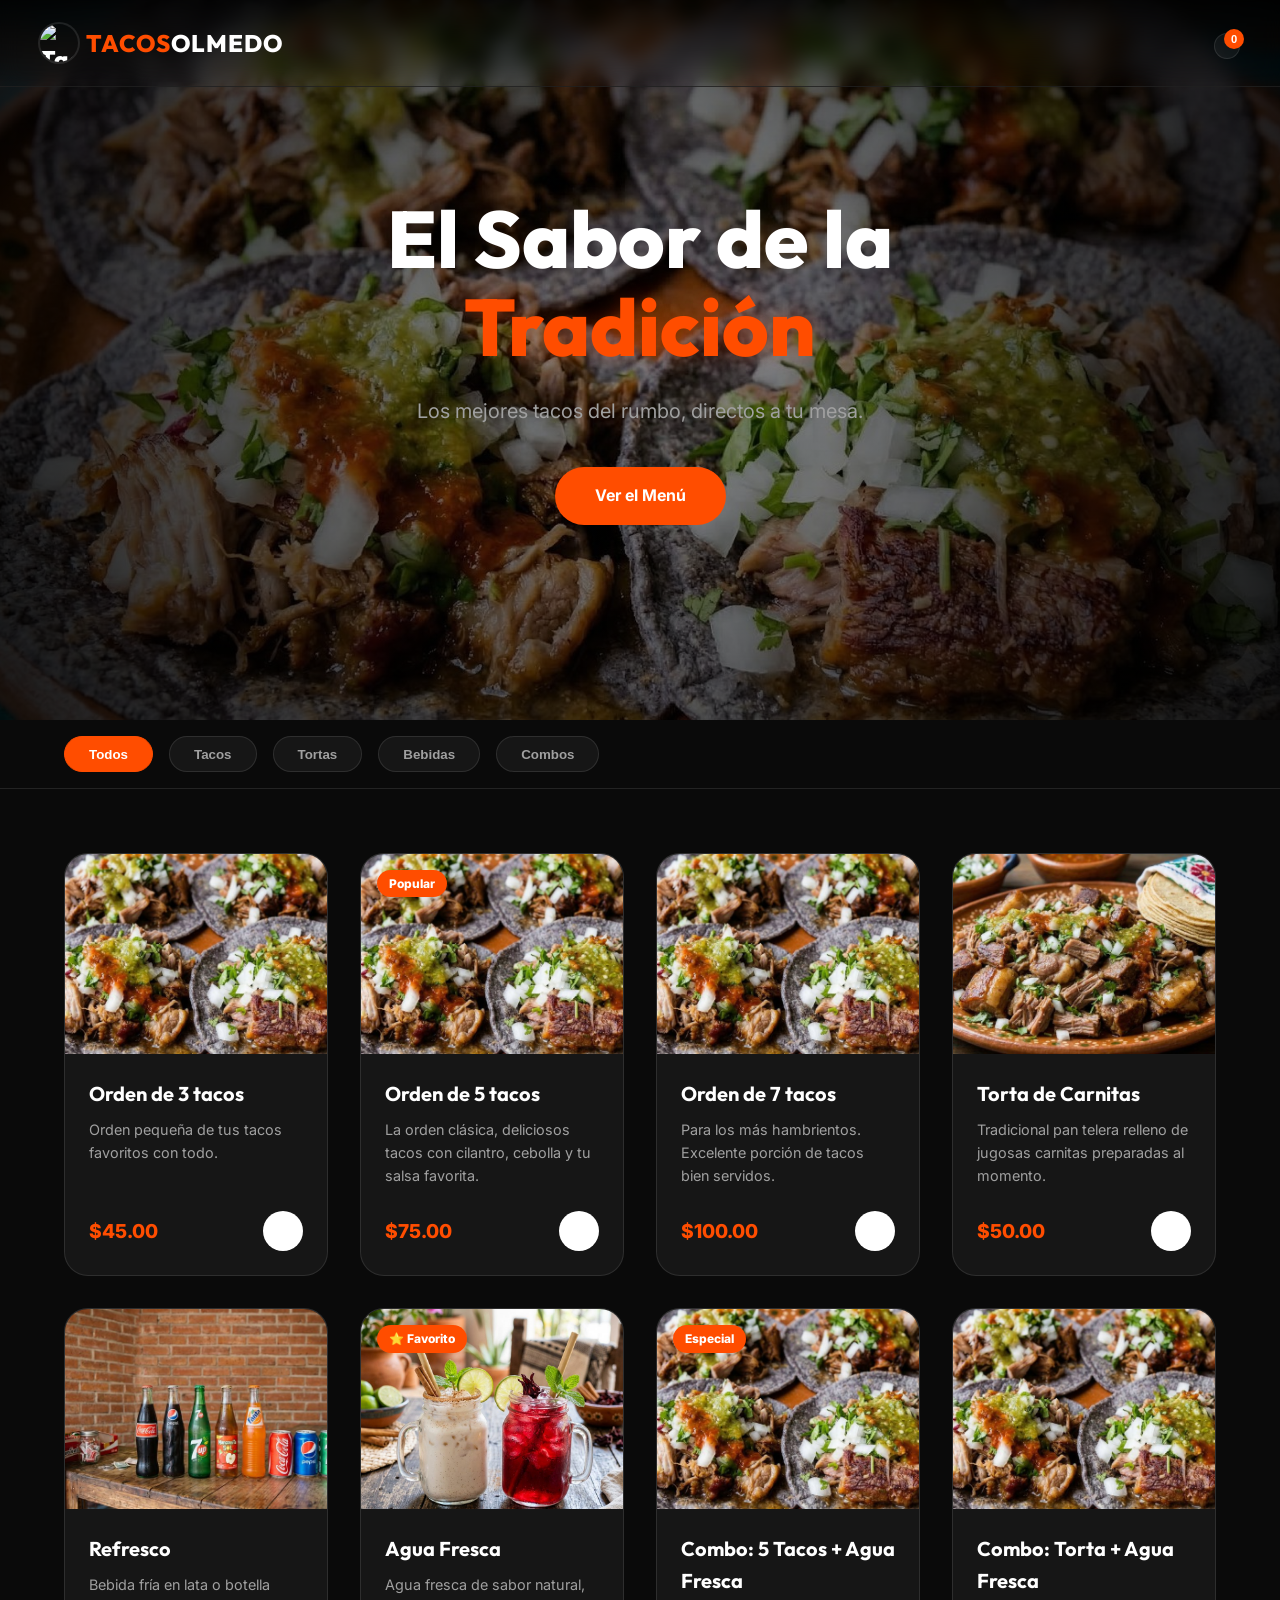
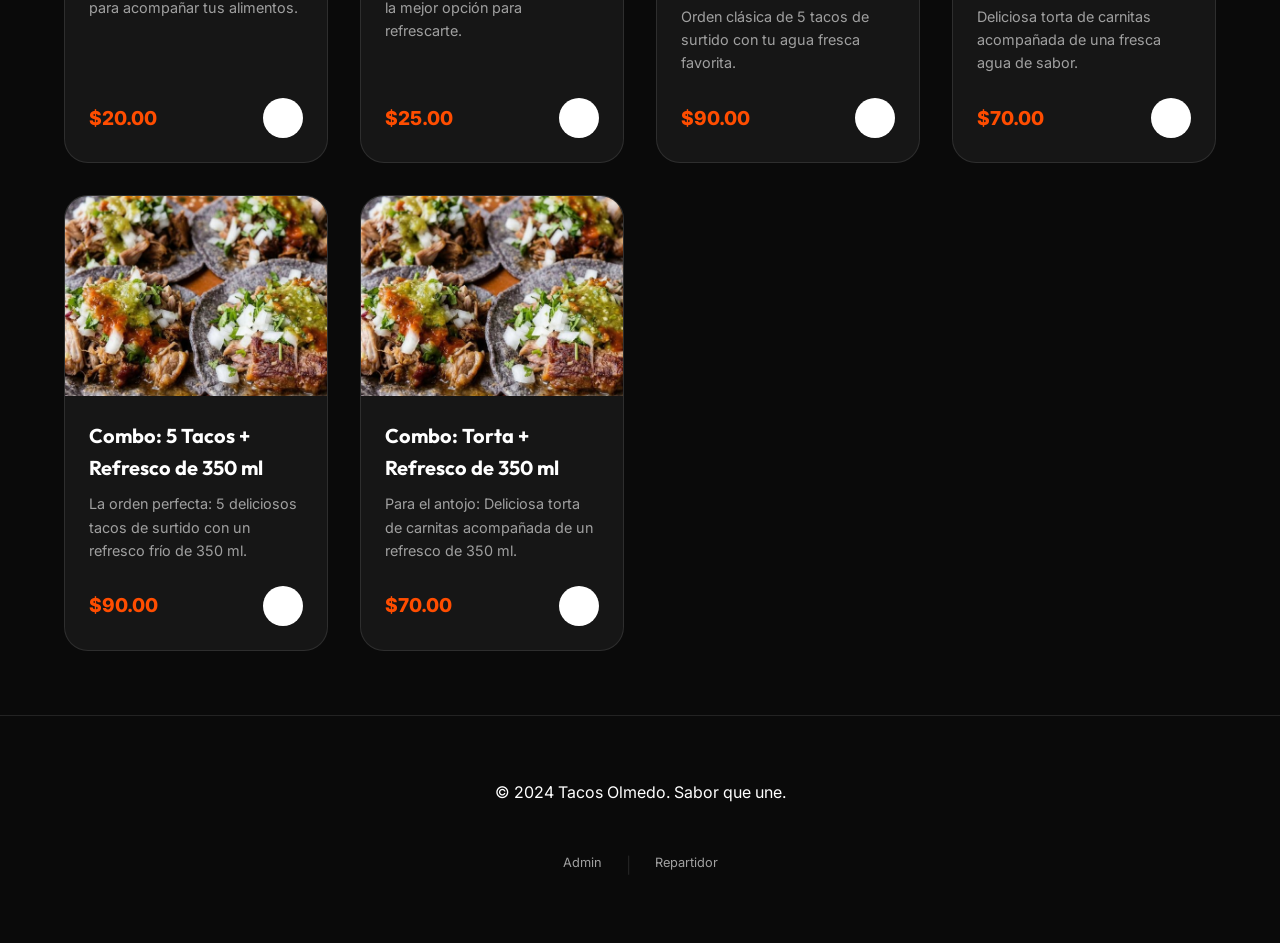
==== Menu.virtual/index.html @ cda9499a "Ventana flotante de pedido: tamaño reducido e ícono de pedido - Ancho del panel reducido a 520px (an" ====
<!DOCTYPE html>
<html lang="es">

<head>
    <meta charset="UTF-8">
    <meta name="viewport" content="width=device-width, initial-scale=1.0">
    <link rel="icon" type="image/x-icon" href="assets/favicon.ico">
    <link rel="apple-touch-icon" href="assets/logo-round.png">
    <title>Tacos Olmedo | Menú Virtual</title>
    <meta name="description"
        content="Ordena los mejores tacos a domicilio con Tacos Olmedo. Calidad, sabor y tradición hasta tu puerta.">
    <link rel="preconnect" href="https://fonts.googleapis.com">
    <link rel="preconnect" href="https://fonts.gstatic.com" crossorigin>
    <link
        href="https://fonts.googleapis.com/css2?family=Outfit:wght@400;600;800&family=Inter:wght@400;500;700&display=swap"
        rel="stylesheet">
    <link rel="stylesheet" href="https://unpkg.com/leaflet@1.9.4/dist/leaflet.css" />
    <link rel="stylesheet" href="style.css">
    <script src="https://unpkg.com/lucide@1.31.0"></script>
    <script src="https://unpkg.com/leaflet@1.9.4/dist/leaflet.js"></script>
</head>

<body>
    <!-- Navbar -->
    <nav class="navbar">
        <div class="nav-container">
            <div class="logo">
                <img src="assets/logo-round.png" alt="Tacos Olmedo" class="logo-img">
                <span class="logo-accent">TACOS</span> OLMEDO
            </div>
            <div class="nav-icons">
                <button class="cart-btn" id="cartToggle">
                    <i data-lucide="shopping-cart"></i>
                    <span class="cart-count">0</span>
                </button>
            </div>
        </div>
    </nav>

    <!-- Hero Section -->
    <header class="hero">
        <div class="hero-overlay"></div>
        <img src="assets/hero.jpg" alt="Tacos Variados" class="hero-img" loading="eager" fetchpriority="high">
        <div class="hero-content">
            <h1 class="hero-title">El Sabor de la <br><span class="highlight">Tradición</span></h1>
            <p class="hero-subtitle">Los mejores tacos del rumbo, directos a tu mesa.</p>
            <a href="#menu" class="cta-btn">Ver el Menú</a>
        </div>
    </header>

    <!-- Categories Nav -->
    <div class="categories-nav-wrapper">
        <div class="categories-nav" id="categoriesNav">
            <button class="cat-link active" data-category="all">Todos</button>
            <button class="cat-link" data-category="tacos">Tacos</button>
            <button class="cat-link" data-category="tortas">Tortas</button>
            <button class="cat-link" data-category="bebidas">Bebidas</button>
            <button class="cat-link" data-category="combos">Combos</button>
        </div>
    </div>

    <!-- Main Menu -->
    <main class="menu-container" id="menu">
        <section class="menu-grid" id="menuGrid">
            <!-- Items will be injected by JavaScript -->
        </section>
    </main>

    <!-- Cart Sidebar -->
    <aside class="cart-sidebar" id="cartSidebar">
        <div class="cart-header">
            <h3 style="display:flex; align-items:center; gap:0.5rem;">
                <i data-lucide="clipboard-list" style="width:20px; height:20px; color:var(--accent);"></i>
                Tu Pedido
            </h3>
            <button class="close-btn" id="closeCart">
                <i data-lucide="x"></i>
            </button>
        </div>
        <div class="cart-items" id="cartItems">
            <!-- Cart items here -->
            <p class="empty-msg">Tu carrito está vacío</p>
        </div>
        <div class="cart-footer">
            <div class="shipping-notice" id="shippingNotice" style="flex-direction: column; align-items: flex-start; gap: 0.5rem;">
                <div style="display: flex; align-items: center; gap: 0.4rem; color: var(--accent);">
                    <i data-lucide="gift" style="width: 16px; height: 16px;"></i>
                    <span>Envío sin costo en compras mayores a <strong>$300.00 MXN</strong></span>
                </div>
                <div style="display: flex; align-items: center; gap: 0.4rem;">
                    <i data-lucide="info" style="width: 16px; height: 16px;"></i>
                    <span>Importante: se hará un cargo de <strong>$20.00 MXN</strong> por envío</span>
                </div>
            </div>

            <!-- Customer Info -->
            <div class="form-group" style="margin-top: 1rem;">
                <label class="form-label" style="font-size: 0.8rem;">Nombre Completo:</label>
                <input type="text" id="clientName" class="form-input" placeholder="Tu nombre..."
                    style="font-size: 0.9rem; padding: 0.6rem;">
            </div>
            <div class="form-group" style="margin-top: 1rem;">
                <label class="form-label" style="font-size: 0.8rem;">Teléfono de contacto:</label>
                <input type="tel" id="clientPhone" class="form-input" placeholder="Tu número (10 dígitos)..."
                    style="font-size: 0.9rem; padding: 0.6rem;">
            </div>

            <div class="form-group" style="margin-top: 1.5rem;">
                <label class="form-label" style="font-size: 0.8rem;"><i data-lucide="map-pin"
                        style="width: 12px; height: 12px; vertical-align: middle;"></i> Domicilio / Ubicación:</label>
                <div id="map-container"
                    style="height: 200px; border-radius: 12px; margin-bottom: 0.5rem; overflow: hidden; border: 1px solid var(--glass-border);">
                </div>
                <button type="button" class="admin-btn" id="confirmLocationBtn"
                    style="width: 100%; font-size: 0.8rem; margin-bottom: 0.5rem; background: var(--glass); border: 1px solid var(--accent);">
                    <i data-lucide="locate-fixed" style="width:14px;"></i> Fijar mi ubicación actual
                </button>
                <textarea id="deliveryAddress" class="form-input" rows="2"
                    placeholder="Calle, Número, Colonia y Referencias..."
                    style="resize: none; font-size: 0.9rem; padding: 0.6rem;"></textarea>
            </div>
            <div class="form-group" style="margin-top: 1rem;">
                <label class="form-label" style="font-size: 0.8rem;">Notas adicionales (opcional):</label>
                <textarea id="orderNotes" class="form-input" rows="2" placeholder="Ej: Sin cebolla, extra salsa..."
                    style="resize: none; font-size: 0.9rem; padding: 0.6rem;"></textarea>
            </div>
            <div class="payment-methods">
                <p class="payment-label" style="margin-bottom: 0.5rem; font-size: 0.9rem; font-weight: 600;">Tipo de entrega:</p>
                <div class="payment-options" style="margin-bottom: 1rem;">
                    <label class="payment-opt">
                        <input type="radio" name="deliveryMethod" value="Entrega" checked>
                        <span>A domicilio</span>
                    </label>
                    <label class="payment-opt">
                        <input type="radio" name="deliveryMethod" value="Local">
                        <span>Recoger local</span>
                    </label>
                </div>
                
                <p class="payment-label" style="margin-bottom: 0.5rem; font-size: 0.9rem; font-weight: 600;">Método de pago:</p>
                <div class="payment-options">
                    <label class="payment-opt">
                        <input type="radio" name="payment" value="Efectivo" checked>
                        <span>Efectivo</span>
                    </label>
                    <label class="payment-opt">
                        <input type="radio" name="payment" value="Transferencia">
                        <span>Transferencia</span>
                    </label>
                    <label class="payment-opt">
                        <input type="radio" name="payment" value="MercadoLibre">
                        <span>Mercado Libre</span>
                    </label>
                </div>
            </div>
            <div class="total-row">
                <span>Total:</span>
                <span class="total-price">$0.00</span>
            </div>
            <button class="checkout-btn" disabled>Confirmar por WhatsApp</button>
        </div>
    </aside>

    <!-- Back to top -->
    <button class="back-to-top" id="backToTop">
        <i data-lucide="chevron-up"></i>
    </button>

    <footer class="main-footer">
        <p>&copy; 2024 Tacos Olmedo. Sabor que une.</p>
        <div class="footer-socials">
            <a href="https://www.instagram.com/" target="_blank" rel="noopener" aria-label="Instagram"><i data-lucide="instagram"></i></a>
            <a href="https://www.facebook.com/profile.php?id=61581131992454" target="_blank" rel="noopener" aria-label="Facebook"><i data-lucide="facebook"></i></a>
        </div>
        <div class="footer-socials" style="margin-top: 2rem;">
            <a href="admin.html" style="color:var(--text-secondary); text-decoration:none; font-size:0.8rem;">Admin</a>
            <span style="color:var(--glass-border);">|</span>
            <a href="repartidor.html"
                style="color:var(--text-secondary); text-decoration:none; font-size:0.8rem;">Repartidor</a>
        </div>
    </footer>

    <script src="script.js"></script>
    <script>
        lucide.createIcons();
    </script>
</body>

</html>
---- Menu.virtual/style.css ----
:root {
    --bg-primary: #0a0a0a;
    --bg-secondary: #161616;
    --accent: #ff4d00;
    --accent-glow: rgba(255, 77, 0, 0.3);
    --text-primary: #ffffff;
    --text-secondary: #a0a0a0;
    --glass: rgba(255, 255, 255, 0.05);
    --glass-border: rgba(255, 255, 255, 0.1);
    --radius-lg: 24px;
    --radius-md: 16px;
    --font-header: 'Outfit', sans-serif;
    --font-body: 'Inter', sans-serif;
    --transition: all 0.3s cubic-bezier(0.4, 0, 0.2, 1);
}

* {
    margin: 0;
    padding: 0;
    box-sizing: border-box;
}

html {
    scroll-behavior: smooth;
}

body {
    background-color: var(--bg-primary);
    color: var(--text-primary);
    font-family: var(--font-body);
    line-height: 1.6;
    overflow-x: hidden;
}

/* Navbar */
.navbar {
    position: fixed;
    top: 0;
    width: 100%;
    z-index: 1000;
    padding: 1.5rem 2rem;
    background: linear-gradient(to bottom, rgba(0, 0, 0, 0.8), transparent);
    backdrop-filter: blur(10px);
    border-bottom: 1px solid var(--glass-border);
}

.nav-container {
    max-width: 1200px;
    margin: 0 auto;
    display: flex;
    justify-content: space-between;
    align-items: center;
}

.logo {
    font-family: var(--font-header);
    font-weight: 800;
    font-size: clamp(1.15rem, 4vw, 1.5rem);
    letter-spacing: 1px;
    display: flex;
    align-items: center;
    min-width: 0;
}

.logo-accent {
    color: var(--accent);
}

.logo-img {
    width: 38px;
    height: 38px;
    border-radius: 50%;
    object-fit: cover;
    margin-right: 0.5rem;
    vertical-align: middle;
    flex-shrink: 0;
    box-shadow: 0 0 0 2px rgba(255, 255, 255, 0.1);
}

@media (max-width: 480px) {
    .logo-img {
        width: 30px;
        height: 30px;
        margin-right: 0.4rem;
    }
}

.cart-btn {
    background: var(--glass);
    border: 1px solid var(--glass-border);
    color: white;
    padding: 0.75rem;
    border-radius: 50%;
    cursor: pointer;
    position: relative;
    transition: var(--transition);
}

.cart-btn:hover {
    background: var(--accent);
    box-shadow: 0 0 15px var(--accent-glow);
}

.cart-count {
    position: absolute;
    top: -5px;
    right: -5px;
    background: var(--accent);
    color: white;
    font-size: 0.7rem;
    font-weight: bold;
    width: 20px;
    height: 20px;
    border-radius: 50%;
    display: flex;
    align-items: center;
    justify-content: center;
}

/* Hero */
.hero {
    position: relative;
    height: 80vh;
    display: flex;
    align-items: center;
    justify-content: center;
    text-align: center;
    overflow: hidden;
}

.hero-img {
    position: absolute;
    top: 0;
    left: 0;
    width: 100%;
    height: 100%;
    object-fit: cover;
    z-index: -2;
}

.hero-overlay {
    position: absolute;
    top: 0;
    left: 0;
    width: 100%;
    height: 100%;
    background: radial-gradient(circle at center, rgba(0, 0, 0, 0.4) 0%, rgba(0, 0, 0, 0.9) 100%);
    z-index: -1;
}

.hero-content {
    max-width: 800px;
    padding: 0 1.5rem;
}

.hero-title {
    font-family: var(--font-header);
    font-size: clamp(2.5rem, 8vw, 5rem);
    font-weight: 800;
    line-height: 1.1;
    margin-bottom: 1.5rem;
}

.highlight {
    color: var(--accent);
    text-shadow: 0 0 20px var(--accent-glow);
}

.hero-subtitle {
    font-size: 1.25rem;
    color: var(--text-secondary);
    margin-bottom: 2.5rem;
}

.cta-btn {
    display: inline-block;
    padding: 1rem 2.5rem;
    background: var(--accent);
    color: white;
    text-decoration: none;
    font-weight: 700;
    border-radius: 50px;
    transition: var(--transition);
}

.cta-btn:hover {
    transform: translateY(-3px);
    box-shadow: 0 10px 20px var(--accent-glow);
}

/* Categories Nav */
.categories-nav-wrapper {
    position: sticky;
    top: 80px;
    background: var(--bg-primary);
    z-index: 900;
    padding: 1rem 0;
    border-bottom: 1px solid var(--glass-border);
}

.categories-nav {
    max-width: 1200px;
    margin: 0 auto;
    display: flex;
    gap: 1rem;
    overflow-x: auto;
    padding: 0 1.5rem;
    scrollbar-width: none;
}

.categories-nav::-webkit-scrollbar {
    display: none;
}

.cat-link {
    background: var(--glass);
    border: 1px solid var(--glass-border);
    color: var(--text-secondary);
    padding: 0.6rem 1.5rem;
    border-radius: 50px;
    white-space: nowrap;
    cursor: pointer;
    font-weight: 600;
    transition: var(--transition);
}

.cat-link.active {
    background: var(--accent);
    color: white;
    border-color: var(--accent);
}

/* Menu Grid */
.menu-container {
    max-width: 1200px;
    margin: 4rem auto;
    padding: 0 1.5rem;
}

.menu-grid {
    display: grid;
    grid-template-columns: repeat(auto-fill, minmax(260px, 1fr));
    gap: 2rem;
}

/* Item Card */
.menu-item {
    background: var(--bg-secondary);
    border-radius: var(--radius-lg);
    border: 1px solid var(--glass-border);
    overflow: hidden;
    transition: var(--transition);
    position: relative;
    display: flex;
    flex-direction: column;
}

.menu-item:hover {
    transform: translateY(-10px);
    border-color: var(--accent);
    box-shadow: 0 10px 30px rgba(0, 0, 0, 0.5);
}

.item-img-container {
    height: 200px;
    overflow: hidden;
    position: relative;
}

.item-img {
    width: 100%;
    height: 100%;
    object-fit: cover;
    transition: var(--transition);
}

.menu-item:hover .item-img {
    scale: 1.1;
}

.item-badge {
    position: absolute;
    top: 1rem;
    left: 1rem;
    background: var(--accent);
    padding: 0.25rem 0.75rem;
    border-radius: 50px;
    font-size: 0.75rem;
    font-weight: 800;
}

.item-info {
    padding: 1.5rem;
    flex-grow: 1;
    display: flex;
    flex-direction: column;
}

.item-title {
    font-family: var(--font-header);
    font-size: 1.25rem;
    margin-bottom: 0.5rem;
}

.item-desc {
    color: var(--text-secondary);
    font-size: 0.9rem;
    margin-bottom: 1.5rem;
    flex-grow: 1;
}

.item-footer {
    display: flex;
    justify-content: space-between;
    align-items: center;
}

.item-price {
    font-weight: 800;
    font-size: 1.2rem;
    color: var(--accent);
}

.add-btn {
    background: white;
    color: black;
    border: none;
    width: 40px;
    height: 40px;
    border-radius: 50%;
    display: flex;
    align-items: center;
    justify-content: center;
    cursor: pointer;
    transition: var(--transition);
}

.add-btn:hover {
    background: var(--accent);
    color: white;
    scale: 1.1;
}

/* Cart Sidebar — modal centrado con fondo transparente */
.cart-sidebar {
    position: fixed;
    inset: 0;
    width: 100vw;
    height: 100vh;
    height: 100dvh;
    background: transparent;
    z-index: 2000;
    display: flex;
    flex-direction: column;
    align-items: center;
    justify-content: center;
    padding: clamp(1rem, 4vw, 3rem);
    max-height: 86vh;
    overflow: hidden;
    opacity: 0;
    visibility: hidden;
    transition: opacity 0.35s ease, visibility 0.35s ease;
}

/* Fondo translúcido (overlay) que se ve detrás del panel */
.cart-sidebar::before {
    content: "";
    position: fixed;
    inset: 0;
    background: rgba(0, 0, 0, 0.65);
    backdrop-filter: blur(6px);
    -webkit-backdrop-filter: blur(6px);
    z-index: -1;
}

.cart-sidebar.open {
    opacity: 1;
    visibility: visible;
}

/* Panel central con glass y scroll propio (ventana compacta) */
.cart-sidebar > * {
    width: 100%;
    max-width: 520px;
    margin-left: auto;
    margin-right: auto;
}

.cart-header,
.cart-items,
.cart-footer {
    background: var(--bg-secondary);
    border: 1px solid var(--glass-border);
}

.cart-header {
    display: flex;
    justify-content: space-between;
    align-items: center;
    padding: 1.5rem;
    border-radius: var(--radius-lg) var(--radius-lg) 0 0;
    border-bottom: none;
    margin-bottom: 0;
}

.cart-items {
    flex-grow: 1;
    overflow-y: auto;
    padding: 1.5rem;
    border-radius: 0;
    border-top: none;
    border-bottom: none;
    margin-bottom: 0;
}

.cart-footer {
    padding: 1.5rem;
    border-radius: 0 0 var(--radius-lg) var(--radius-lg);
    border-top: none;
    margin-bottom: 0;
}

/* Modal pedido responsive: en móvil casi pantalla completa, sin desborde */
@media (max-width: 768px) {
    .cart-sidebar {
        padding: 0;
        align-items: stretch;
        justify-content: stretch;
    }
    .cart-sidebar > * {
        max-width: 100%;
        border-radius: 0;
        border-left: none;
        border-right: none;
    }
    .cart-header,
    .cart-items,
    .cart-footer {
        border-radius: 0;
    }
}

@media (max-width: 480px) {
    .cart-header { padding: 1rem; }
    .cart-items { padding: 1rem; }
    .cart-footer { padding: 1rem; }
    .cart-items { max-height: 40vh; }
}

.cart-items {
    flex-grow: 1;
    overflow-y: auto;
    margin-bottom: 0;
}

.empty-msg {
    text-align: center;
    color: var(--text-secondary);
    margin-top: 5rem;
}

.form-group {
    margin-bottom: 1rem;
}

.form-label {
    display: block;
    margin-bottom: 0.5rem;
    font-weight: 600;
    color: var(--text-primary);
}

.form-input {
    width: 100%;
    background: rgba(255, 255, 255, 0.05);
    border: 1px solid var(--glass-border);
    border-radius: var(--radius-md);
    padding: 0.8rem 1rem;
    color: white;
    font-family: inherit;
    transition: var(--transition);
    appearance: none;
    /* Remove default browser style */
}

/* Specific style for Select menus */
select.form-input {
    cursor: pointer;
    background-image: url("data:image/svg+xml,%3Csvg xmlns='http://www.w3.org/2000/svg' width='24' height='24' viewBox='0 0 24 24' fill='none' stroke='%23ff4444' stroke-width='2' stroke-linecap='round' stroke-linejoin='round'%3E%3Cpath d='m6 9 6 6 6-6'/%3E%3C/svg%3E");
    background-repeat: no-repeat;
    background-position: right 1rem center;
    background-size: 1.2rem;
    padding-right: 2.5rem;
}

select.form-input option {
    background: var(--bg-secondary);
    color: white;
    padding: 10px;
}

.form-input:focus {
    outline: none;
    border-color: var(--accent);
    background: rgba(255, 255, 255, 0.1);
    box-shadow: 0 0 0 4px rgba(255, 68, 68, 0.1);
}

.shipping-notice {
    margin-bottom: 20px;
}

.payment-methods {
    margin-bottom: 20px;
}

.payment-label {
    font-weight: 800;
    margin-bottom: 10px;
    color: var(--text-secondary);
}

.payment-options {
    display: flex;
    gap: 8px;
    flex-wrap: wrap;
}

.payment-opt {
    flex: 1 1 calc(33.333% - 8px);
    min-width: 100px;
    background: var(--glass);
    border: 1px solid var(--glass-border);
    padding: 8px 4px;
    border-radius: var(--radius-md);
    cursor: pointer;
    text-align: center;
    transition: var(--transition);
}

.payment-opt:has(input:checked) {
    border-color: var(--accent);
    background: var(--accent-glow);
}

.payment-opt input {
    display: none;
}

.payment-opt span {
    font-size: 0.9rem;
    font-weight: 600;
}

.total-row {
    padding-top: 1.5rem;
    margin-bottom: 1.5rem;
    border-top: 1px solid var(--glass-border);
    display: flex;
    justify-content: space-between;
    font-size: 1.3rem;
    font-weight: 800;
}

.checkout-btn {
    width: 100%;
    padding: 1.2rem;
    background: var(--accent);
    color: white;
    border: none;
    border-radius: var(--radius-md);
    font-weight: 800;
    cursor: pointer;
    transition: var(--transition);
}

.checkout-btn:disabled {
    opacity: 0.5;
    cursor: not-allowed;
}

/* Footer */
.main-footer {
    padding: clamp(2.5rem, 6vw, 4rem) 2rem;
    text-align: center;
    border-top: 1px solid var(--glass-border);
}

.footer-socials {
    display: flex;
    justify-content: center;
    gap: 1.5rem;
    margin-top: 1rem;
    color: var(--text-secondary);
}

.back-to-top {
    position: fixed;
    bottom: clamp(1rem, 4vw, 2rem);
    right: clamp(1rem, 4vw, 2rem);
    background: var(--glass);
    border: 1px solid var(--glass-border);
    color: white;
    width: clamp(42px, 12vw, 50px);
    height: clamp(42px, 12vw, 50px);
    border-radius: 50%;
    display: flex;
    align-items: center;
    justify-content: center;
    cursor: pointer;
    opacity: 0;
    pointer-events: none;
    transition: var(--transition);
    z-index: 1500;
}

.back-to-top.show {
    opacity: 1;
    pointer-events: all;
}

/* =========================================================
   RESPONSIVE — optimizado para CUALQUIER pantalla
   (móvil · tablet · laptop · escritorio grande)
   ========================================================= */

/* Tablets y laptops pequeñas: navbar más compacto, hero medio */
@media (max-width: 1024px) {
    .nav-container { padding: 0 1rem; }
    .menu-container { padding: 0 1.25rem; }
    .hero-title { font-size: clamp(2.2rem, 7vw, 4rem); }
}

/* Teléfonos grandes / tablets en vertical */
@media (max-width: 768px) {
    .navbar { padding: 0.9rem 1rem; }
    .hero { height: 55vh; }
    .hero-subtitle { font-size: 1.05rem; }
    .categories-nav-wrapper { top: 64px; padding: 0.75rem 0; }
    .categories-nav { padding: 0 1rem; gap: 0.6rem; }
    .menu-grid { gap: 1rem; }
    .menu-container { margin: 2.5rem auto; }
    .payment-opt { flex: 1 1 calc(50% - 8px); }
    .item-img-container { height: 170px; }
}

/* Teléfonos pequeños */
@media (max-width: 600px) {
    .navbar { padding: 0.8rem 0.9rem; }
    .hero { height: 50vh; }
    .categories-nav-wrapper { top: 58px; }
    .menu-container { margin: 2rem auto; padding: 0 0.9rem; }
    .item-info { padding: 1.1rem; }
    .form-input { padding: 0.7rem 0.9rem; }
    .cart-sidebar { padding: 1.25rem; }
}

@media (max-width: 480px) {
    .hero { height: 46vh; }
    .hero-subtitle { font-size: 0.95rem; margin-bottom: 1.5rem; }
    .cta-btn { padding: 0.85rem 2rem; font-size: 0.95rem; }
    .cat-link { padding: 0.5rem 1rem; font-size: 0.82rem; }
    .payment-opt { flex: 1 1 100%; }
    .item-img-container { height: 150px; }
    .checkout-btn { padding: 1rem; }
}

/* Pantallas muy grandes: limita el ancho y centra (evita tarjetas gigantes) */
@media (min-width: 1600px) {
    .menu-grid { grid-template-columns: repeat(auto-fill, minmax(300px, 1fr)); }
    .nav-container, .menu-container, .categories-nav { max-width: 1400px; }
}

/* Accesibilidad: respeta usuarios que prefieren menos movimiento */
@media (prefers-reduced-motion: reduce) {
    * { transition: none !important; scroll-behavior: auto !important; }
}
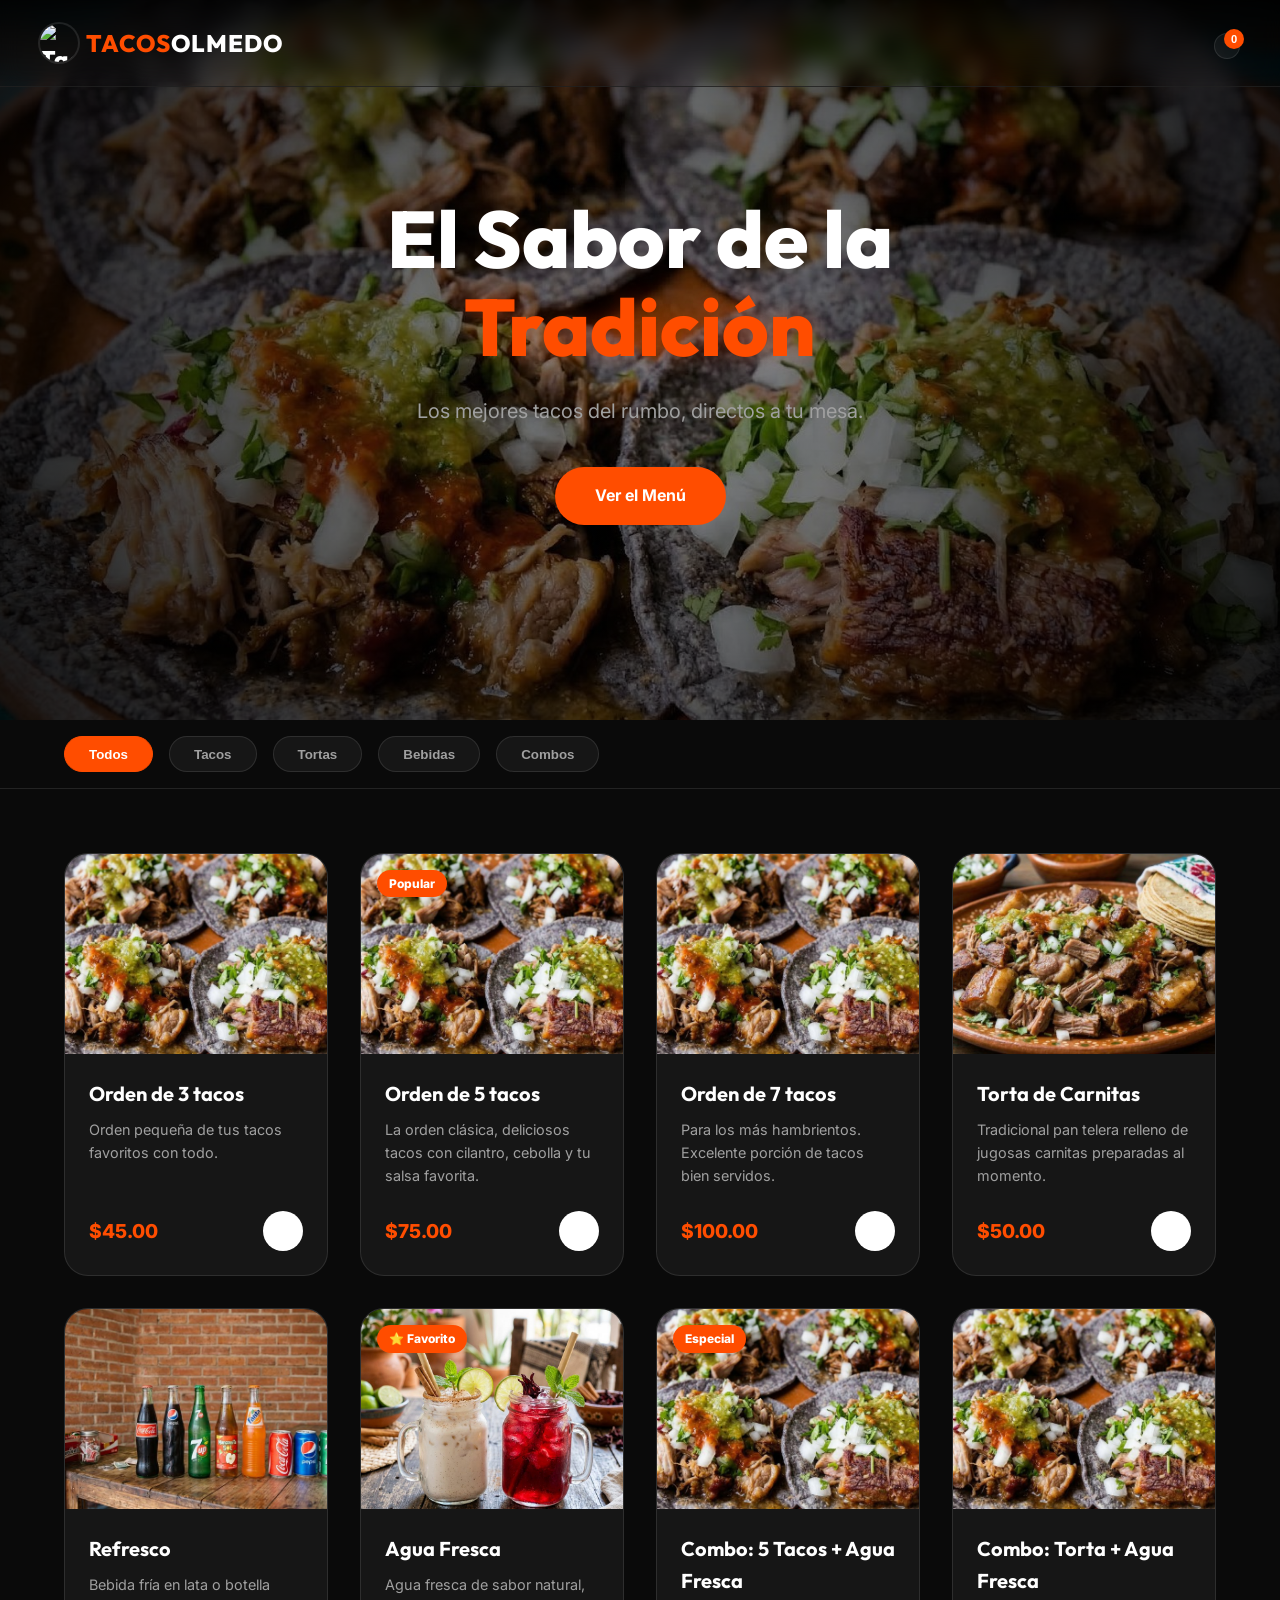
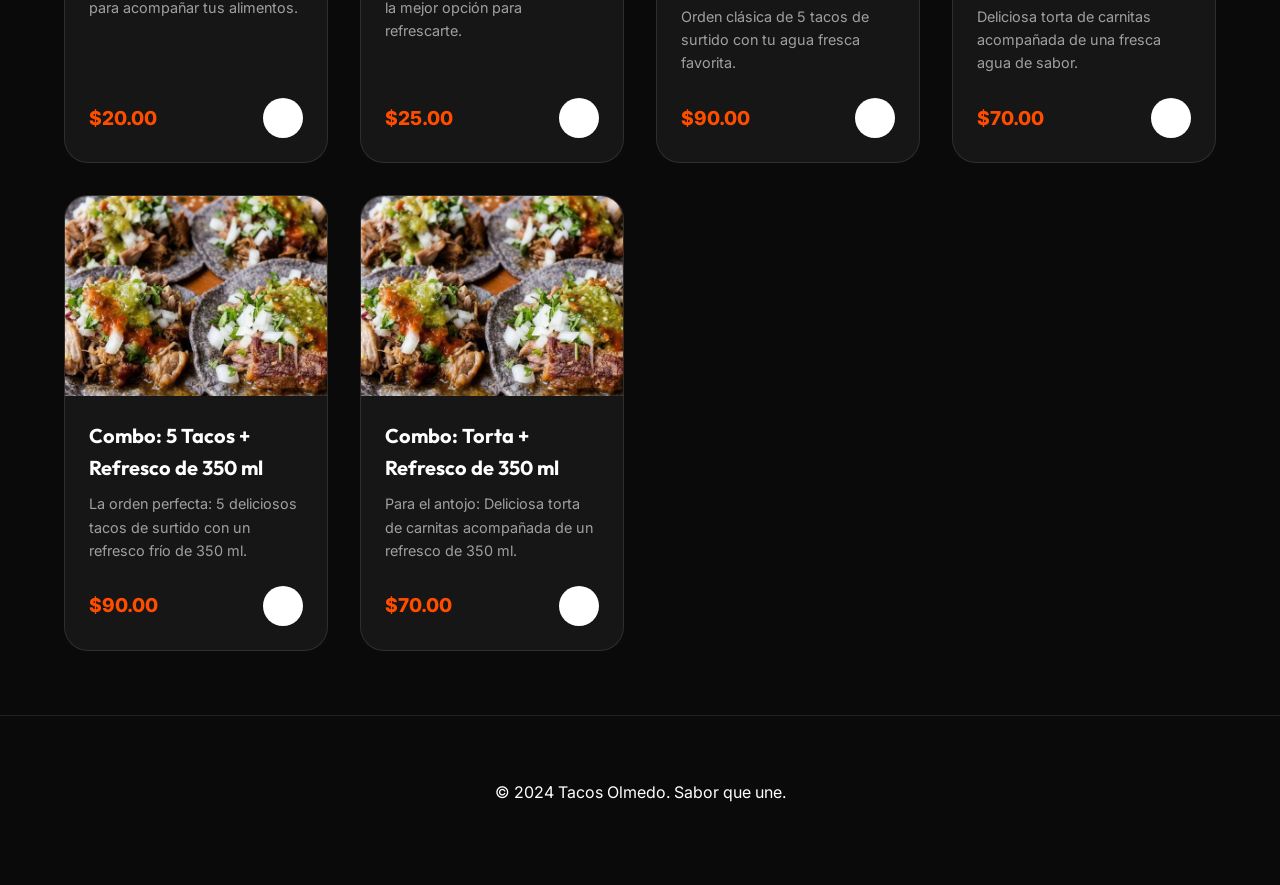
==== commit 77e0f222: "Ocultar enlaces Admin/Repartidor del footer (accesibles por URL directa)" ====
--- a/Menu.virtual/index.html
+++ b/Menu.virtual/index.html
@@ -14,10 +14,8 @@
     <link
         href="https://fonts.googleapis.com/css2?family=Outfit:wght@400;600;800&family=Inter:wght@400;500;700&display=swap"
         rel="stylesheet">
-    <link rel="stylesheet" href="https://unpkg.com/leaflet@1.9.4/dist/leaflet.css" />
     <link rel="stylesheet" href="style.css">
     <script src="https://unpkg.com/lucide@1.31.0"></script>
-    <script src="https://unpkg.com/leaflet@1.9.4/dist/leaflet.js"></script>
 </head>
 
 <body>
@@ -66,98 +64,75 @@
         </section>
     </main>
 
-    <!-- Cart Sidebar -->
-    <aside class="cart-sidebar" id="cartSidebar">
-        <div class="cart-header">
-            <h3 style="display:flex; align-items:center; gap:0.5rem;">
-                <i data-lucide="clipboard-list" style="width:20px; height:20px; color:var(--accent);"></i>
-                Tu Pedido
-            </h3>
-            <button class="close-btn" id="closeCart">
-                <i data-lucide="x"></i>
-            </button>
-        </div>
-        <div class="cart-items" id="cartItems">
-            <!-- Cart items here -->
-            <p class="empty-msg">Tu carrito está vacío</p>
-        </div>
-        <div class="cart-footer">
-            <div class="shipping-notice" id="shippingNotice" style="flex-direction: column; align-items: flex-start; gap: 0.5rem;">
-                <div style="display: flex; align-items: center; gap: 0.4rem; color: var(--accent);">
-                    <i data-lucide="gift" style="width: 16px; height: 16px;"></i>
-                    <span>Envío sin costo en compras mayores a <strong>$300.00 MXN</strong></span>
+    <!-- Cart Sidebar (overlay transparente) -->
+    <aside class="cart-sidebar" id="cartSidebar" aria-hidden="true">
+        <div class="cart-panel" role="dialog" aria-modal="true" aria-label="Tu Pedido">
+            <div class="cart-header">
+                <h3>
+                    <i data-lucide="shopping-cart"></i>
+                    Tu Pedido
+                </h3>
+                <button class="close-btn" id="closeCart" aria-label="Cerrar pedido">
+                    <i data-lucide="x"></i>
+                </button>
+            </div>
+
+            <div class="cart-body">
+                <div class="cart-items" id="cartItems">
+                    <p class="empty-msg">Tu carrito está vacío</p>
                 </div>
-                <div style="display: flex; align-items: center; gap: 0.4rem;">
-                    <i data-lucide="info" style="width: 16px; height: 16px;"></i>
-                    <span>Importante: se hará un cargo de <strong>$20.00 MXN</strong> por envío</span>
+
+                <div class="cart-form">
+                    <p class="shipping-notice">
+                        <i data-lucide="truck"></i>
+                        <span><b>Cargo por envío $20.00 MXN</b>, Envío sin costo solo en compras mayores a <b>$300.00 MXN</b>.</span>
+                    </p>
+
+                    <div class="field">
+                        <label for="clientName">Nombre</label>
+                        <input type="text" id="clientName" placeholder="Tu nombre">
+                    </div>
+
+                    <div class="field">
+                        <label for="clientPhone">Teléfono</label>
+                        <input type="tel" id="clientPhone" placeholder="10 dígitos">
+                    </div>
+
+                    <div class="field">
+                        <label for="deliveryAddress">Dirección de entrega</label>
+                        <textarea id="deliveryAddress" rows="2" placeholder="Calle, Número, Colonia, Referencias"></textarea>
+                        <button type="button" class="locate-btn" id="confirmLocationBtn">
+                            <i data-lucide="map-pin"></i> Usar mi ubicación
+                        </button>
+                    </div>
+
+                    <div class="field">
+                        <label>Método de pago</label>
+                        <div class="pay-grid">
+                            <label class="pay-opt">
+                                <input type="radio" name="payment" value="Efectivo" checked>
+                                <span><i data-lucide="banknote"></i> Efectivo</span>
+                            </label>
+                            <label class="pay-opt">
+                                <input type="radio" name="payment" value="Transferencia">
+                                <span><i data-lucide="landmark"></i> Transferencia</span>
+                            </label>
+                            <label class="pay-opt">
+                                <input type="radio" name="payment" value="Mercado Pago">
+                                <span><i data-lucide="credit-card"></i> Mercado Pago</span>
+                            </label>
+                        </div>
+                    </div>
                 </div>
             </div>
 
-            <!-- Customer Info -->
-            <div class="form-group" style="margin-top: 1rem;">
-                <label class="form-label" style="font-size: 0.8rem;">Nombre Completo:</label>
-                <input type="text" id="clientName" class="form-input" placeholder="Tu nombre..."
-                    style="font-size: 0.9rem; padding: 0.6rem;">
+            <div class="cart-foot">
+                <div class="total-row">
+                    <span>Total del carrito</span>
+                    <span class="total-price">$0.00</span>
+                </div>
+                <button class="checkout-btn" id="checkoutBtn" disabled>Confirmar pedido por WhatsApp</button>
             </div>
-            <div class="form-group" style="margin-top: 1rem;">
-                <label class="form-label" style="font-size: 0.8rem;">Teléfono de contacto:</label>
-                <input type="tel" id="clientPhone" class="form-input" placeholder="Tu número (10 dígitos)..."
-                    style="font-size: 0.9rem; padding: 0.6rem;">
-            </div>
-
-            <div class="form-group" style="margin-top: 1.5rem;">
-                <label class="form-label" style="font-size: 0.8rem;"><i data-lucide="map-pin"
-                        style="width: 12px; height: 12px; vertical-align: middle;"></i> Domicilio / Ubicación:</label>
-                <div id="map-container"
-                    style="height: 200px; border-radius: 12px; margin-bottom: 0.5rem; overflow: hidden; border: 1px solid var(--glass-border);">
-                </div>
-                <button type="button" class="admin-btn" id="confirmLocationBtn"
-                    style="width: 100%; font-size: 0.8rem; margin-bottom: 0.5rem; background: var(--glass); border: 1px solid var(--accent);">
-                    <i data-lucide="locate-fixed" style="width:14px;"></i> Fijar mi ubicación actual
-                </button>
-                <textarea id="deliveryAddress" class="form-input" rows="2"
-                    placeholder="Calle, Número, Colonia y Referencias..."
-                    style="resize: none; font-size: 0.9rem; padding: 0.6rem;"></textarea>
-            </div>
-            <div class="form-group" style="margin-top: 1rem;">
-                <label class="form-label" style="font-size: 0.8rem;">Notas adicionales (opcional):</label>
-                <textarea id="orderNotes" class="form-input" rows="2" placeholder="Ej: Sin cebolla, extra salsa..."
-                    style="resize: none; font-size: 0.9rem; padding: 0.6rem;"></textarea>
-            </div>
-            <div class="payment-methods">
-                <p class="payment-label" style="margin-bottom: 0.5rem; font-size: 0.9rem; font-weight: 600;">Tipo de entrega:</p>
-                <div class="payment-options" style="margin-bottom: 1rem;">
-                    <label class="payment-opt">
-                        <input type="radio" name="deliveryMethod" value="Entrega" checked>
-                        <span>A domicilio</span>
-                    </label>
-                    <label class="payment-opt">
-                        <input type="radio" name="deliveryMethod" value="Local">
-                        <span>Recoger local</span>
-                    </label>
-                </div>
-                
-                <p class="payment-label" style="margin-bottom: 0.5rem; font-size: 0.9rem; font-weight: 600;">Método de pago:</p>
-                <div class="payment-options">
-                    <label class="payment-opt">
-                        <input type="radio" name="payment" value="Efectivo" checked>
-                        <span>Efectivo</span>
-                    </label>
-                    <label class="payment-opt">
-                        <input type="radio" name="payment" value="Transferencia">
-                        <span>Transferencia</span>
-                    </label>
-                    <label class="payment-opt">
-                        <input type="radio" name="payment" value="MercadoLibre">
-                        <span>Mercado Libre</span>
-                    </label>
-                </div>
-            </div>
-            <div class="total-row">
-                <span>Total:</span>
-                <span class="total-price">$0.00</span>
-            </div>
-            <button class="checkout-btn" disabled>Confirmar por WhatsApp</button>
         </div>
     </aside>
 
@@ -172,7 +147,7 @@
             <a href="https://www.instagram.com/" target="_blank" rel="noopener" aria-label="Instagram"><i data-lucide="instagram"></i></a>
             <a href="https://www.facebook.com/profile.php?id=61581131992454" target="_blank" rel="noopener" aria-label="Facebook"><i data-lucide="facebook"></i></a>
         </div>
-        <div class="footer-socials" style="margin-top: 2rem;">
+        <div class="footer-socials" style="margin-top: 2rem; display:none;">
             <a href="admin.html" style="color:var(--text-secondary); text-decoration:none; font-size:0.8rem;">Admin</a>
             <span style="color:var(--glass-border);">|</span>
             <a href="repartidor.html"
--- a/Menu.virtual/style.css
+++ b/Menu.virtual/style.css
@@ -341,116 +341,246 @@
     scale: 1.1;
 }
 
-/* Cart Sidebar — modal centrado con fondo transparente */
+/* ===== Ventana de pedido (modal) ===== */
 .cart-sidebar {
     position: fixed;
     inset: 0;
-    width: 100vw;
-    height: 100vh;
-    height: 100dvh;
-    background: transparent;
     z-index: 2000;
     display: flex;
-    flex-direction: column;
     align-items: center;
     justify-content: center;
-    padding: clamp(1rem, 4vw, 3rem);
-    max-height: 86vh;
-    overflow: hidden;
+    padding: clamp(0.75rem, 3vw, 2.5rem);
+    background: rgba(0, 0, 0, 0.7);
+    backdrop-filter: blur(6px);
+    -webkit-backdrop-filter: blur(6px);
     opacity: 0;
     visibility: hidden;
-    transition: opacity 0.35s ease, visibility 0.35s ease;
-}
-
-/* Fondo translúcido (overlay) que se ve detrás del panel */
-.cart-sidebar::before {
-    content: "";
-    position: fixed;
-    inset: 0;
-    background: rgba(0, 0, 0, 0.65);
-    backdrop-filter: blur(6px);
-    -webkit-backdrop-filter: blur(6px);
-    z-index: -1;
-}
-
-.cart-sidebar.open {
-    opacity: 1;
-    visibility: visible;
-}
-
-/* Panel central con glass y scroll propio (ventana compacta) */
-.cart-sidebar > * {
+    transition: opacity 0.25s ease, visibility 0.25s ease;
+}
+.cart-sidebar.open { opacity: 1; visibility: visible; }
+
+.cart-panel {
     width: 100%;
-    max-width: 520px;
-    margin-left: auto;
-    margin-right: auto;
-}
-
-.cart-header,
-.cart-items,
-.cart-footer {
+    max-width: 460px;
+    max-height: 90vh;
+    display: flex;
+    flex-direction: column;
     background: var(--bg-secondary);
     border: 1px solid var(--glass-border);
+    border-radius: var(--radius-lg);
+    box-shadow: 0 24px 70px rgba(0, 0, 0, 0.6);
+    overflow: hidden;
 }
 
 .cart-header {
     display: flex;
+    align-items: center;
     justify-content: space-between;
-    align-items: center;
-    padding: 1.5rem;
-    border-radius: var(--radius-lg) var(--radius-lg) 0 0;
-    border-bottom: none;
-    margin-bottom: 0;
-}
-
-.cart-items {
-    flex-grow: 1;
+    padding: 1rem 1.25rem;
+    border-bottom: 1px solid var(--glass-border);
+    flex-shrink: 0;
+}
+.cart-header h3 {
+    display: flex;
+    align-items: center;
+    gap: 0.5rem;
+    margin: 0;
+    font-size: 1.15rem;
+    font-weight: 700;
+    color: var(--text-primary);
+}
+.cart-header h3 i { width: 20px; height: 20px; color: var(--accent); }
+.close-btn {
+    display: flex;
+    align-items: center;
+    justify-content: center;
+    width: 34px;
+    height: 34px;
+    border: none;
+    border-radius: 50%;
+    background: var(--glass);
+    color: var(--text-primary);
+    cursor: pointer;
+    transition: background 0.2s ease;
+}
+.close-btn:hover { background: var(--glass-border); }
+.close-btn i { width: 18px; height: 18px; }
+
+/* Cuerpo scrolleable: items + formulario */
+.cart-body {
+    flex: 1 1 auto;
+    min-height: 0;
     overflow-y: auto;
-    padding: 1.5rem;
-    border-radius: 0;
-    border-top: none;
-    border-bottom: none;
-    margin-bottom: 0;
-}
-
-.cart-footer {
-    padding: 1.5rem;
-    border-radius: 0 0 var(--radius-lg) var(--radius-lg);
-    border-top: none;
-    margin-bottom: 0;
-}
-
-/* Modal pedido responsive: en móvil casi pantalla completa, sin desborde */
+    padding: 1.1rem 1.25rem;
+    display: flex;
+    flex-direction: column;
+    gap: 1rem;
+    scrollbar-width: thin;
+    scrollbar-color: var(--accent) var(--glass-border);
+}
+.cart-body::-webkit-scrollbar { width: 9px; }
+.cart-body::-webkit-scrollbar-track { background: var(--glass-border); border-radius: 9px; }
+.cart-body::-webkit-scrollbar-thumb {
+    background: var(--accent);
+    border-radius: 9px;
+    border: 2px solid var(--bg-secondary);
+}
+
+.cart-items { display: flex; flex-direction: column; gap: 0.5rem; }
+.empty-msg {
+    text-align: center;
+    color: var(--text-secondary);
+    padding: 1.5rem 0;
+    font-size: 0.9rem;
+}
+.cart-item-row {
+    display: flex;
+    justify-content: space-between;
+    align-items: center;
+    padding: 0.7rem 0;
+    border-bottom: 1px solid var(--glass-border);
+}
+.cart-item-row h4 { margin: 0; font-size: 0.92rem; color: var(--text-primary); }
+.cart-item-row span { color: var(--accent); font-weight: 700; }
+.cart-item-row button { background: none; border: none; color: var(--text-secondary); cursor: pointer; }
+.cart-item-row button:hover { color: #ff5555; }
+
+/* Leyenda de envío */
+.shipping-notice {
+    display: flex;
+    align-items: flex-start;
+    gap: 0.5rem;
+    padding: 0.7rem 0.85rem;
+    background: rgba(255, 77, 0, 0.1);
+    border: 1px solid rgba(255, 77, 0, 0.3);
+    border-radius: var(--radius-md);
+    font-size: 0.8rem;
+    line-height: 1.35;
+    color: var(--text-secondary);
+}
+.shipping-notice i { width: 16px; height: 16px; color: var(--accent); flex-shrink: 0; margin-top: 1px; }
+.shipping-notice b { color: var(--accent); }
+
+/* Campos del formulario */
+.field { display: flex; flex-direction: column; gap: 0.35rem; }
+.field > label {
+    font-size: 0.82rem;
+    font-weight: 600;
+    color: var(--text-primary);
+}
+.field input,
+.field textarea {
+    width: 100%;
+    background: rgba(255, 255, 255, 0.08);
+    border: 1px solid rgba(255, 255, 255, 0.22);
+    border-radius: var(--radius-md);
+    color: var(--text-primary);
+    font-size: 0.9rem;
+    font-family: inherit;
+    padding: 0.65rem 0.8rem;
+    resize: vertical;
+    transition: border-color 0.2s ease;
+}
+.field input::placeholder,
+.field textarea::placeholder { color: var(--text-muted); }
+.field input:focus,
+.field textarea:focus {
+    outline: none;
+    border-color: var(--accent);
+    box-shadow: 0 0 0 2px var(--accent-glow);
+}
+.locate-btn {
+    align-self: flex-start;
+    display: inline-flex;
+    align-items: center;
+    gap: 0.4rem;
+    margin-top: 0.3rem;
+    padding: 0.45rem 0.75rem;
+    font-size: 0.78rem;
+    color: var(--accent);
+    background: transparent;
+    border: 1px solid var(--accent);
+    border-radius: var(--radius-md);
+    cursor: pointer;
+    transition: background 0.2s ease;
+}
+.locate-btn:hover { background: var(--accent-glow); }
+.locate-btn i { width: 14px; height: 14px; }
+
+/* Método de pago */
+.pay-grid { display: flex; flex-wrap: wrap; gap: 0.5rem; }
+.pay-opt { position: relative; cursor: pointer; flex: 1 1 auto; }
+.pay-opt input { position: absolute; opacity: 0; pointer-events: none; }
+.pay-opt span {
+    display: flex;
+    align-items: center;
+    justify-content: center;
+    gap: 0.4rem;
+    padding: 0.6rem 0.5rem;
+    font-size: 0.85rem;
+    font-weight: 600;
+    color: var(--text-secondary);
+    background: var(--glass);
+    border: 1px solid var(--glass-border);
+    border-radius: var(--radius-md);
+    transition: all 0.2s ease;
+}
+.pay-opt span i { width: 15px; height: 15px; }
+.pay-opt input:checked + span {
+    color: #fff;
+    background: var(--accent);
+    border-color: var(--accent);
+    box-shadow: 0 4px 14px var(--accent-glow);
+}
+
+/* Pie fijo: total + botón */
+.cart-foot {
+    flex-shrink: 0;
+    padding: 1rem 1.25rem;
+    border-top: 1px solid var(--glass-border);
+    background: rgba(0, 0, 0, 0.25);
+    display: flex;
+    flex-direction: column;
+    gap: 0.75rem;
+}
+.total-row {
+    display: flex;
+    justify-content: space-between;
+    align-items: center;
+    font-size: 1rem;
+    font-weight: 600;
+    color: var(--text-primary);
+}
+.total-row .total-price { color: var(--accent); font-size: 1.3rem; font-weight: 800; }
+.checkout-btn {
+    width: 100%;
+    padding: 0.85rem;
+    font-size: 1rem;
+    font-weight: 700;
+    color: #fff;
+    background: var(--accent);
+    border: none;
+    border-radius: var(--radius-md);
+    cursor: pointer;
+    transition: transform 0.15s ease, box-shadow 0.2s ease, opacity 0.2s ease;
+}
+.checkout-btn:hover:not(:disabled) {
+    transform: translateY(-1px);
+    box-shadow: 0 8px 22px var(--accent-glow);
+}
+.checkout-btn:disabled { opacity: 0.5; cursor: not-allowed; }
+
+/* Responsive: móvil pantalla completa */
 @media (max-width: 768px) {
-    .cart-sidebar {
-        padding: 0;
-        align-items: stretch;
-        justify-content: stretch;
+    .cart-sidebar { padding: 0; }
+    .cart-panel {
+        max-width: 100%;
+        max-height: 100vh;
+        height: 100vh;
+        height: 100dvh;
+        border-radius: 0;
+        border: none;
     }
-    .cart-sidebar > * {
-        max-width: 100%;
-        border-radius: 0;
-        border-left: none;
-        border-right: none;
-    }
-    .cart-header,
-    .cart-items,
-    .cart-footer {
-        border-radius: 0;
-    }
-}
-
-@media (max-width: 480px) {
-    .cart-header { padding: 1rem; }
-    .cart-items { padding: 1rem; }
-    .cart-footer { padding: 1rem; }
-    .cart-items { max-height: 40vh; }
-}
-
-.cart-items {
-    flex-grow: 1;
-    overflow-y: auto;
-    margin-bottom: 0;
 }
 
 .empty-msg {
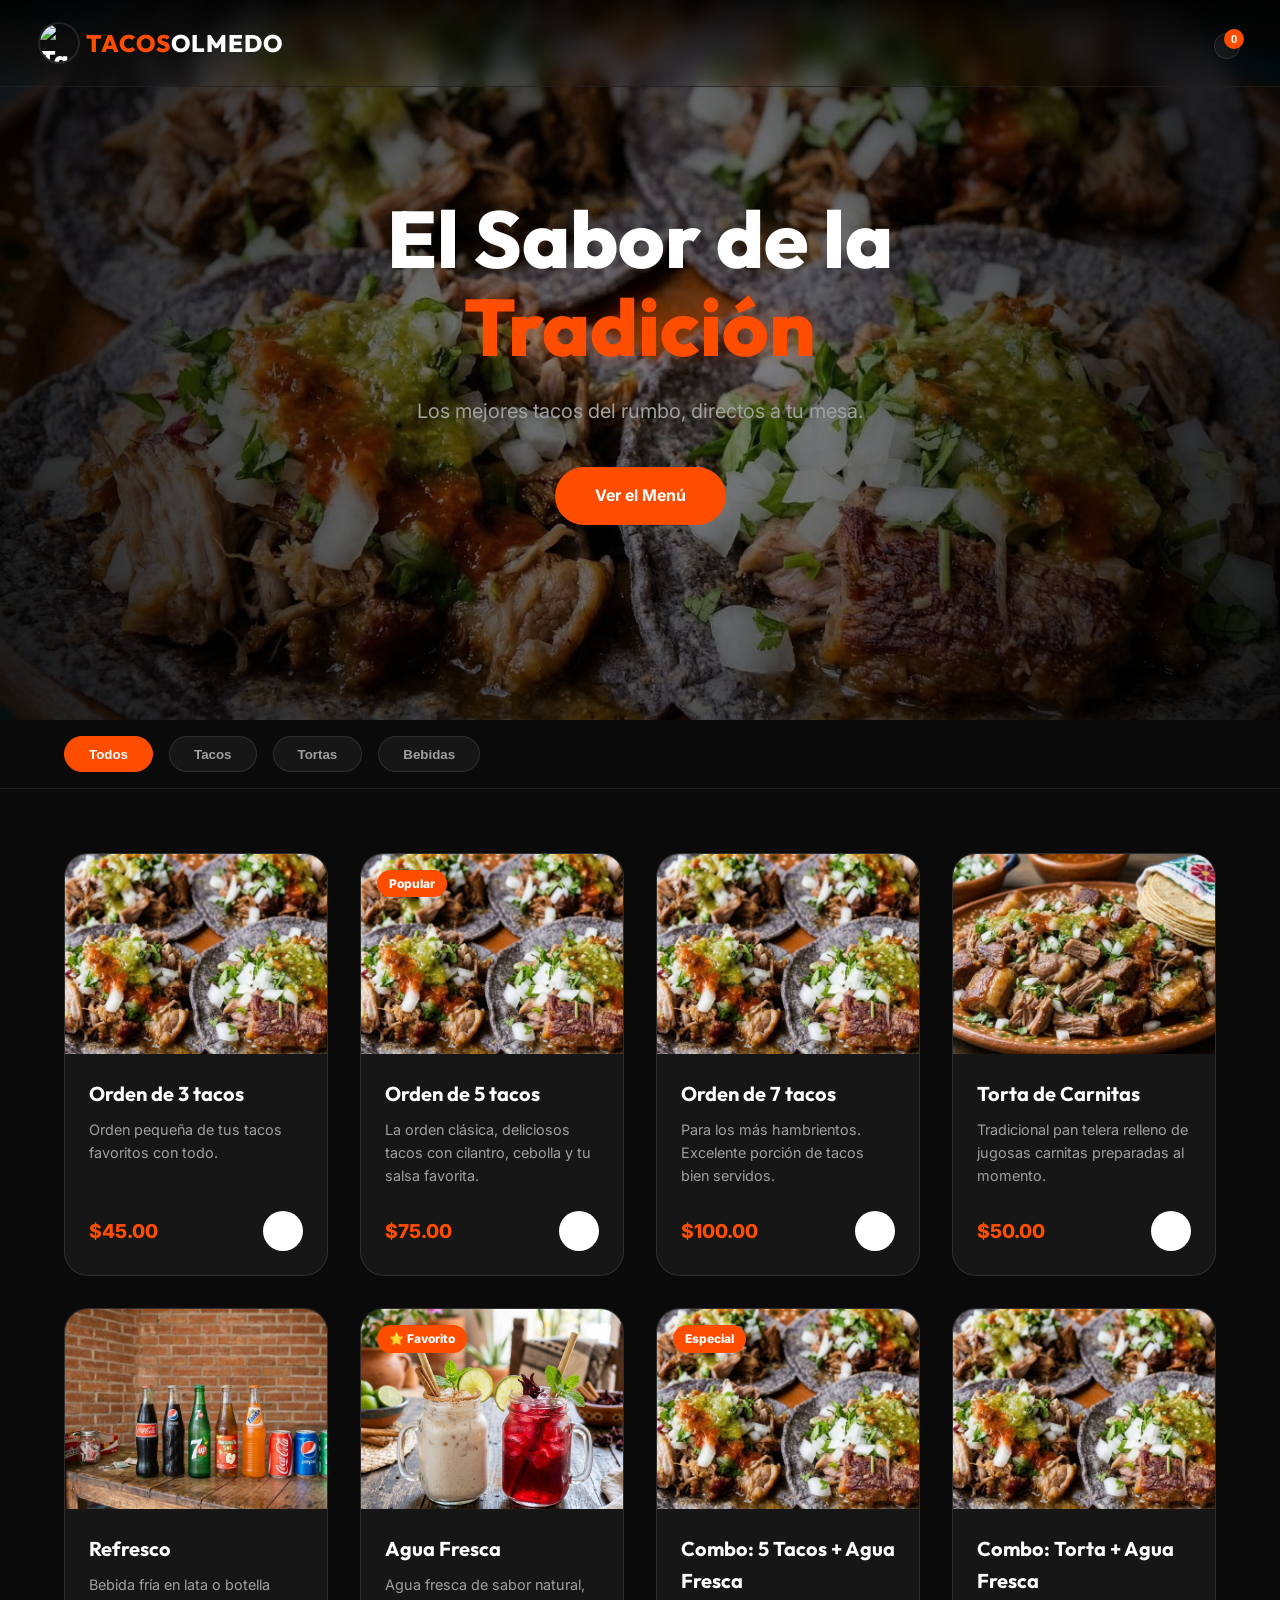
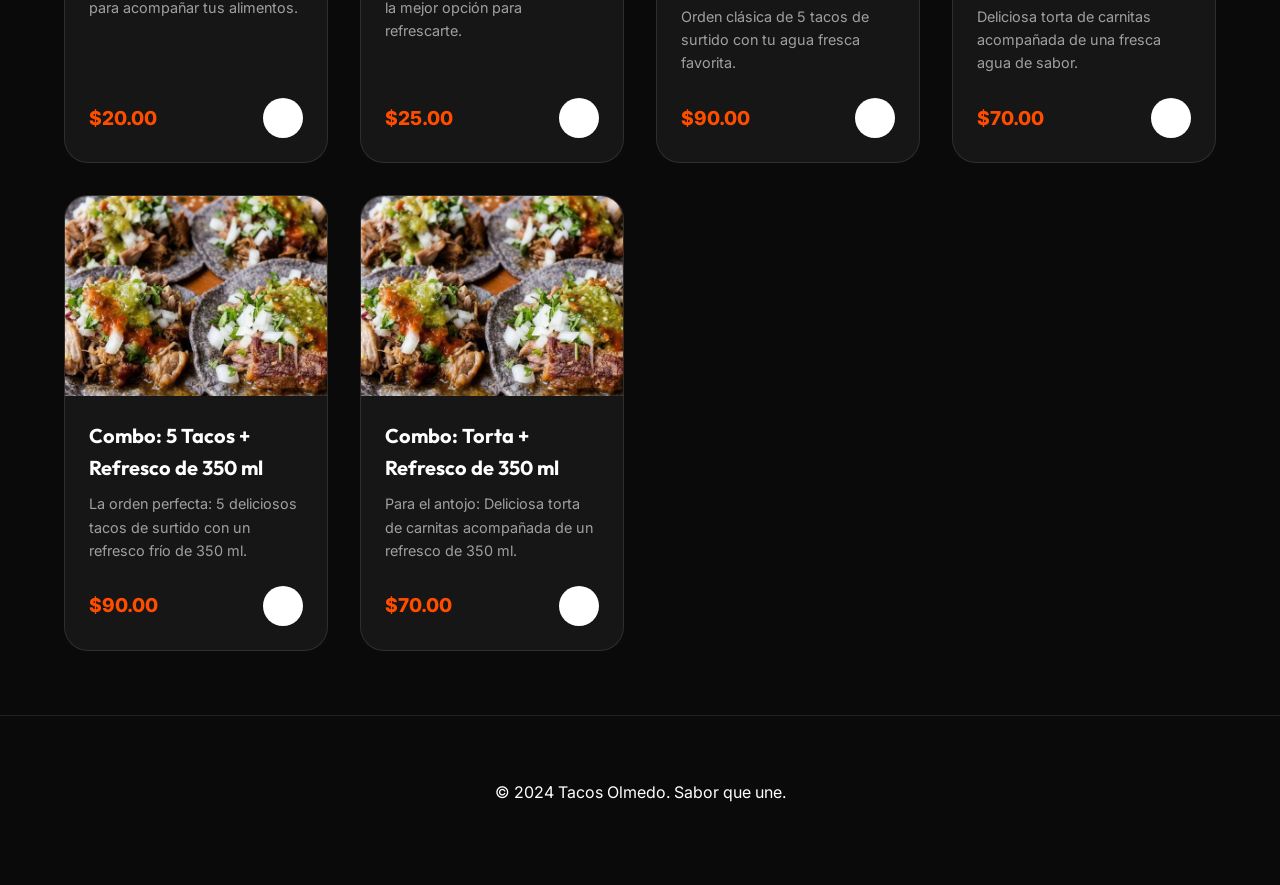
==== commit 234ef194: "Remove 'Combos' button from categories nav Removed 'Combos' button from categories navigation." ====
--- a/Menu.virtual/index.html
+++ b/Menu.virtual/index.html
@@ -1,6 +1,5 @@
 <!DOCTYPE html>
 <html lang="es">
-
 <head>
     <meta charset="UTF-8">
     <meta name="viewport" content="width=device-width, initial-scale=1.0">
@@ -17,7 +16,6 @@
     <link rel="stylesheet" href="style.css">
     <script src="https://unpkg.com/lucide@1.31.0"></script>
 </head>
-
 <body>
     <!-- Navbar -->
     <nav class="navbar">
@@ -34,7 +32,6 @@
             </div>
         </div>
     </nav>
-
     <!-- Hero Section -->
     <header class="hero">
         <div class="hero-overlay"></div>
@@ -45,7 +42,6 @@
             <a href="#menu" class="cta-btn">Ver el Menú</a>
         </div>
     </header>
-
     <!-- Categories Nav -->
     <div class="categories-nav-wrapper">
         <div class="categories-nav" id="categoriesNav">
@@ -53,17 +49,14 @@
             <button class="cat-link" data-category="tacos">Tacos</button>
             <button class="cat-link" data-category="tortas">Tortas</button>
             <button class="cat-link" data-category="bebidas">Bebidas</button>
-            <button class="cat-link" data-category="combos">Combos</button>
         </div>
     </div>
-
     <!-- Main Menu -->
     <main class="menu-container" id="menu">
         <section class="menu-grid" id="menuGrid">
             <!-- Items will be injected by JavaScript -->
         </section>
     </main>
-
     <!-- Cart Sidebar (overlay transparente) -->
     <aside class="cart-sidebar" id="cartSidebar" aria-hidden="true">
         <div class="cart-panel" role="dialog" aria-modal="true" aria-label="Tu Pedido">
@@ -76,28 +69,23 @@
                     <i data-lucide="x"></i>
                 </button>
             </div>
-
             <div class="cart-body">
                 <div class="cart-items" id="cartItems">
                     <p class="empty-msg">Tu carrito está vacío</p>
                 </div>
-
                 <div class="cart-form">
                     <p class="shipping-notice">
                         <i data-lucide="truck"></i>
                         <span><b>Cargo por envío $20.00 MXN</b>, Envío sin costo solo en compras mayores a <b>$300.00 MXN</b>.</span>
                     </p>
-
                     <div class="field">
                         <label for="clientName">Nombre</label>
                         <input type="text" id="clientName" placeholder="Tu nombre">
                     </div>
-
                     <div class="field">
                         <label for="clientPhone">Teléfono</label>
                         <input type="tel" id="clientPhone" placeholder="10 dígitos">
                     </div>
-
                     <div class="field">
                         <label for="deliveryAddress">Dirección de entrega</label>
                         <textarea id="deliveryAddress" rows="2" placeholder="Calle, Número, Colonia, Referencias"></textarea>
@@ -105,27 +93,17 @@
                             <i data-lucide="map-pin"></i> Usar mi ubicación
                         </button>
                     </div>
-
                     <div class="field">
                         <label>Método de pago</label>
                         <div class="pay-grid">
                             <label class="pay-opt">
                                 <input type="radio" name="payment" value="Efectivo" checked>
-                                <span><i data-lucide="banknote"></i> Efectivo</span>
-                            </label>
-                            <label class="pay-opt">
-                                <input type="radio" name="payment" value="Transferencia">
-                                <span><i data-lucide="landmark"></i> Transferencia</span>
-                            </label>
-                            <label class="pay-opt">
-                                <input type="radio" name="payment" value="Mercado Pago">
-                                <span><i data-lucide="credit-card"></i> Mercado Pago</span>
+                                <span><i data-lucide="banknote"></i> Efectivo (Contraentrega)</span>
                             </label>
                         </div>
                     </div>
                 </div>
             </div>
-
             <div class="cart-foot">
                 <div class="total-row">
                     <span>Total del carrito</span>
@@ -135,12 +113,10 @@
             </div>
         </div>
     </aside>
-
     <!-- Back to top -->
     <button class="back-to-top" id="backToTop">
         <i data-lucide="chevron-up"></i>
     </button>
-
     <footer class="main-footer">
         <p>&copy; 2024 Tacos Olmedo. Sabor que une.</p>
         <div class="footer-socials">
@@ -154,11 +130,9 @@
                 style="color:var(--text-secondary); text-decoration:none; font-size:0.8rem;">Repartidor</a>
         </div>
     </footer>
-
     <script src="script.js"></script>
     <script>
         lucide.createIcons();
     </script>
 </body>
-
-</html>+</html>
--- a/Menu.virtual/style.css
+++ b/Menu.virtual/style.css
@@ -149,8 +149,11 @@
 }
 
 .hero-content {
+    width: 100%;
     max-width: 800px;
+    margin: 0 auto;
     padding: 0 1.5rem;
+    text-align: center;
 }
 
 .hero-title {
@@ -787,7 +790,8 @@
 
 @media (max-width: 480px) {
     .hero { height: 46vh; }
-    .hero-subtitle { font-size: 0.95rem; margin-bottom: 1.5rem; }
+    .hero-title { font-size: clamp(1.9rem, 9vw, 2.8rem); line-height: 1.15; margin-bottom: 1rem; }
+    .hero-subtitle { font-size: 1rem; line-height: 1.4; margin-bottom: 1.5rem; padding: 0 0.5rem; }
     .cta-btn { padding: 0.85rem 2rem; font-size: 0.95rem; }
     .cat-link { padding: 0.5rem 1rem; font-size: 0.82rem; }
     .payment-opt { flex: 1 1 100%; }
